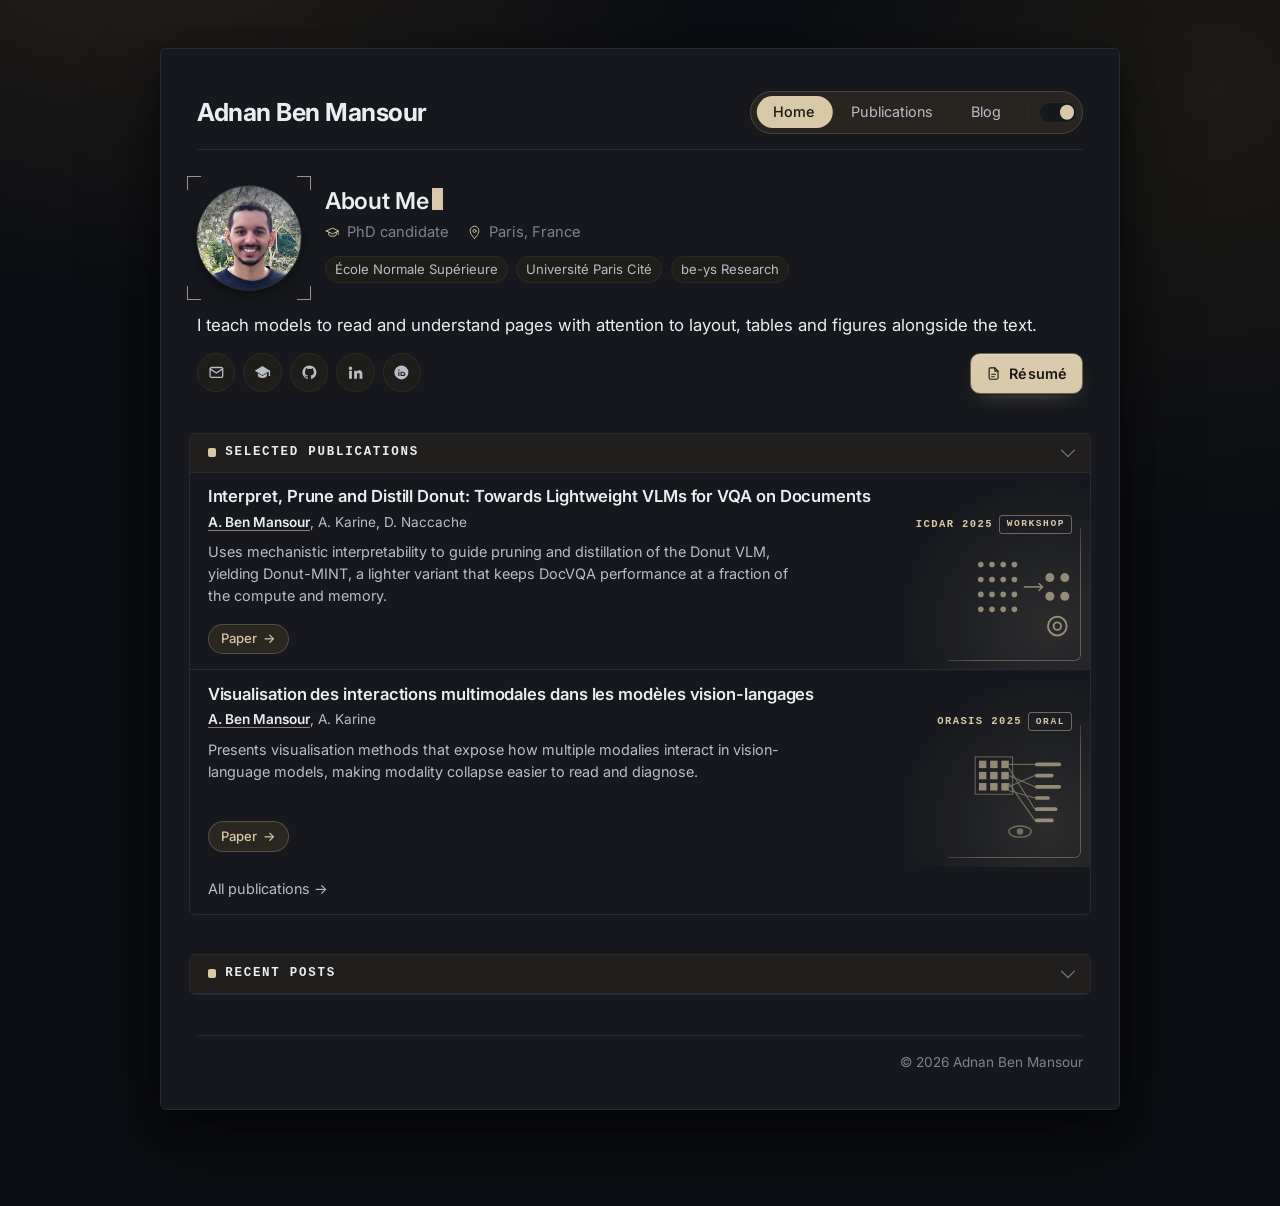
==== index.html @ eb425c3a "Initial site" ====
<!doctype html>
<html lang="en">
<head>
  <meta charset="utf-8" />
  <meta name="viewport" content="width=device-width, initial-scale=1" />
  <title>Adnan Ben Mansour</title>
  <meta name="description" content="Adnan Ben Mansour - PhD student at École Normale Supérieure, working on deep learning for visually-rich document understanding." />
  <link rel="preconnect" href="https://fonts.googleapis.com" />
  <link rel="preconnect" href="https://fonts.gstatic.com" crossorigin />
  <link href="https://fonts.googleapis.com/css2?family=Inter:wght@400;500;600;700&display=swap" rel="stylesheet" />
  <link rel="stylesheet" href="styles.css?v=9f1521fa" />
  <script>
    (function(){try{var t=localStorage.getItem('theme')||'dark';document.documentElement.setAttribute('data-theme',t);}catch(e){document.documentElement.setAttribute('data-theme','dark');}})();
  </script>
</head>
<body>
  <article class="sheet">

    <header class="topbar">
      <a class="brand" href="index.html">Adnan Ben Mansour</a>
      <nav class="nav" aria-label="Primary">
        <a href="index.html" class="is-current">Home</a>
        <a href="publications.html">Publications</a>
        <a href="blog.html">Blog</a>
        <span class="nav-sep" aria-hidden="true"></span>
        <button class="theme-toggle" type="button" aria-label="Toggle theme" aria-pressed="false"></button>
      </nav>
    </header>

    
    <section class="hero">
      <div class="avatar-wrap">
        <div class="avatar">
          <img src="avatar.png" alt="Adnan Ben Mansour"/>
        </div>
        <span class="avatar-viewfinder" aria-hidden="true">
          <span class="vf-corner vf-tl"></span>
          <span class="vf-corner vf-tr"></span>
          <span class="vf-corner vf-bl"></span>
          <span class="vf-corner vf-br"></span>
          <span class="vf-flash"></span>
        </span>
      </div>
      <div class="hero-text">
        <h1 class="hero-tagline">About Me<span class="caret" aria-hidden="true"></span></h1>
        <ul class="hero-meta">
          <li>
            <svg viewBox="0 0 24 24" width="15" height="15" fill="none" stroke="currentColor" stroke-width="1.6" stroke-linecap="round" stroke-linejoin="round" aria-hidden="true">
  <path d="M2 9.5 12 5l10 4.5L12 14 2 9.5Z"/>
  <path d="M6 11.4v4.1c0 1.4 2.7 2.5 6 2.5s6-1.1 6-2.5v-4.1"/>
  <path d="M21 9.8V15"/>
</svg>

            <span>PhD candidate</span>
          </li>
          <li>
            <svg viewBox="0 0 24 24" width="15" height="15" fill="none" stroke="currentColor" stroke-width="1.6" stroke-linecap="round" stroke-linejoin="round" aria-hidden="true">
  <path d="M12 21.5s7-6.8 7-12.5a7 7 0 1 0-14 0c0 5.7 7 12.5 7 12.5Z"/>
  <circle cx="12" cy="9.5" r="2.5"/>
</svg>

            <span>Paris, France</span>
          </li>
        </ul>
        <ul class="hero-affil">
          <li><a href="https://www.ens.psl.eu/" target="_blank" rel="noopener"><span>École Normale Supérieure</span></a></li>
          <li><a href="http://lipade.math-info.univ-paris5.fr/" target="_blank" rel="noopener"><span>Université Paris Cité</span></a></li>
          <li><a href="https://www.kipmi.com/" target="_blank" rel="noopener"><span>be-ys Research</span></a></li>
        </ul>
      </div>
    </section>

    <p class="lede is-strong">
      I teach models to read and understand pages with attention to layout, tables and figures alongside the text.

    </p>

    <div class="links-row" aria-label="Contact and profiles">
      <a href="mailto:adnan.ben-mansour@ens.fr" aria-label="Email" title="Email">
        <svg viewBox="0 0 24 24" fill="none" stroke="currentColor" stroke-width="1.8" stroke-linecap="round" stroke-linejoin="round" aria-hidden="true"><rect x="3" y="5" width="18" height="14" rx="2"/><path d="M3 7l9 6 9-6"/></svg>

      </a>
      <a href="https://scholar.google.com/citations?user=5dM98OUAAAAJ&hl=fr&oi=ao" rel="me" aria-label="Google Scholar" title="Google Scholar">
        <svg viewBox="0 0 24 24" fill="currentColor" aria-hidden="true"><path d="M12 3 1 9.5 12 16l9-5.32V17h2V9.5L12 3z"/><path d="M5.5 13.2v3.3c0 1.7 2.9 3.5 6.5 3.5s6.5-1.8 6.5-3.5v-3.3L12 17l-6.5-3.8z"/></svg>

      </a>
      <a href="https://github.com/Adnan-Ben-Mansour" rel="me" aria-label="GitHub" title="GitHub">
        <svg viewBox="0 0 24 24" fill="currentColor" aria-hidden="true"><path d="M12 2a10 10 0 0 0-3.16 19.49c.5.09.68-.22.68-.48v-1.7c-2.78.6-3.37-1.34-3.37-1.34-.45-1.16-1.11-1.47-1.11-1.47-.91-.62.07-.6.07-.6 1 .07 1.53 1.03 1.53 1.03.89 1.53 2.34 1.09 2.91.83.09-.65.35-1.09.63-1.34-2.22-.25-4.56-1.11-4.56-4.94 0-1.09.39-1.98 1.03-2.68-.1-.25-.45-1.27.1-2.65 0 0 .84-.27 2.75 1.02a9.5 9.5 0 0 1 5 0c1.91-1.29 2.75-1.02 2.75-1.02.55 1.38.2 2.4.1 2.65.64.7 1.03 1.59 1.03 2.68 0 3.84-2.34 4.69-4.57 4.94.36.31.68.92.68 1.85v2.74c0 .27.18.58.69.48A10 10 0 0 0 12 2z"/></svg>

      </a>
      <a href="https://www.linkedin.com/in/adnan-ben-mansour-ba91ab295/" rel="me" aria-label="LinkedIn" title="LinkedIn">
        <svg viewBox="0 0 24 24" fill="currentColor" aria-hidden="true"><path d="M4.98 3.5a2.5 2.5 0 1 1 0 5 2.5 2.5 0 0 1 0-5zM3 9.5h4V21H3V9.5zM9.5 9.5h3.84v1.57h.05c.53-1 1.84-2.07 3.79-2.07 4.05 0 4.8 2.66 4.8 6.13V21h-4v-5.25c0-1.25-.02-2.86-1.74-2.86-1.74 0-2 1.36-2 2.77V21h-4V9.5z"/></svg>

      </a>
      <a href="https://orcid.org/0009-0002-1891-4903" rel="me" aria-label="ORCID" title="ORCID">
        <svg viewBox="0 0 24 24" fill="currentColor" aria-hidden="true"><path d="M12 2a10 10 0 1 0 0 20 10 10 0 0 0 0-20zM8.4 7.6a1.05 1.05 0 1 1 0 2.1 1.05 1.05 0 0 1 0-2.1zm-.8 3.4h1.6V17H7.6v-6zm3.2 0h3.2c2.18 0 3.6 1.45 3.6 3.5S16.18 17 14 17h-3.2v-6zm1.6 1.4v3.2h1.5c1.32 0 2.1-.79 2.1-1.6s-.78-1.6-2.1-1.6h-1.5z"/></svg>

      </a>
      <a class="resume-btn" href="cv.pdf" target="_blank">
        <svg viewBox="0 0 24 24" fill="none" stroke="currentColor" stroke-width="1.8" stroke-linecap="round" stroke-linejoin="round" aria-hidden="true">
  <path d="M14 3H7a2 2 0 0 0-2 2v14a2 2 0 0 0 2 2h10a2 2 0 0 0 2-2V8z"/>
  <path d="M14 3v5h5"/>
  <path d="M9 13h6"/>
  <path d="M9 17h4"/>
</svg>

        <span>Résumé</span>
      </a>
    </div>

    <section class="block">
      <h2>Selected publications</h2>
        <ol class="pubs">
        <li class="pub" data-sig="distill">
          <div class="pub-content">
            <h3 class="title"><a href="https://arxiv.org/abs/2509.26235" target="_blank" rel="noopener">Interpret, Prune and Distill Donut: Towards Lightweight VLMs for VQA on Documents</a></h3>
            <div class="pub-meta">
              <p class="authors"><span class="me">A. Ben Mansour</span>, A. Karine, D. Naccache</p>
              <p class="venue-tag">ICDAR 2025 <span class="venue-flag">WORKSHOP</span></p>
            </div>
            <p class="abstract">Uses mechanistic interpretability to guide pruning and distillation of the Donut VLM, yielding Donut-MINT, a lighter variant that keeps DocVQA performance at a fraction of the compute and memory.</p>
            <div class="links">
              <a class="paper-btn" href="https://arxiv.org/abs/2509.26235" target="_blank" rel="noopener">Paper <span class="arrow">&rarr;</span></a>
            </div>
          </div>
        </li>
        <li class="pub" data-sig="multimodal">
          <div class="pub-content">
            <h3 class="title"><a href="https://hal.science/hal-05142188v1" target="_blank" rel="noopener">Visualisation des interactions multimodales dans les modèles vision-langages</a></h3>
            <div class="pub-meta">
              <p class="authors"><span class="me">A. Ben Mansour</span>, A. Karine</p>
              <p class="venue-tag">ORASIS 2025 <span class="venue-flag">ORAL</span></p>
            </div>
            <p class="abstract">Presents visualisation methods that expose how multiple modalies interact in vision-language models, making modality collapse easier to read and diagnose.</p>
            <div class="links">
              <a class="paper-btn" href="https://hal.science/hal-05142188v1" target="_blank" rel="noopener">Paper <span class="arrow">&rarr;</span></a>
            </div>
          </div>
        </li>
            </ol>

      <a class="see-all" href="publications.html">All publications &rarr;</a>
    </section>

    <section class="block">
      <h2>Recent posts</h2>
      <ul class="posts">
      </ul>
    </section>


    <footer class="foot">
      <span>&copy; 2026 Adnan Ben Mansour</span>
    </footer>

  </article>
  <script src="nav.js?v=70ab227f"></script>
  <script src="pub-sigs.js?v=503e49bb"></script>
  <script src="collapse.js?v=99a173e9"></script>
</body>
</html>
---- styles.css ----
/* =========================================================
   Adnan Ben Mansour — personal site
   Notebook-feel: white sheet on a soft gray background,
   single sans-serif, restrained, no ornament.
   ========================================================= */

:root {
  /* Light theme (used when user toggles) */
  --sheet:       #ffffff;
  --ink:         #111315;
  --ink-soft:    #3b4046;
  --ink-mute:    #6b7079;
  --rule:        #e5e7eb;
  --accent:      #8a7a5c;          /* warm beige / taupe */
  --accent-hov:  #6b5f47;
  --accent-soft: #f1ebe0;
  --tag-bg:      #f4efe4;
  --tag-bg-on:   #8a7a5c;
  --tag-fg-on:   #ffffff;
  --tag-border:  #e6dfce;
  --selection:   #e8dfca;

  /* Background gradient (light) */
  --bg-1:        #efe5d0;
  --bg-2:        #ebe0c9;
  --bg-3:        #f3ead8;

  --sans: "Inter", -apple-system, BlinkMacSystemFont,
          "Segoe UI", system-ui, sans-serif;
  --mono: ui-monospace, SFMono-Regular, "JetBrains Mono", Menlo, monospace;

  --measure: 60rem;
  --shadow:  0 1px 0 rgba(0,0,0,0.03),
             0 12px 30px rgba(15, 18, 22, 0.08),
             0 30px 80px rgba(15, 18, 22, 0.06);
}

:root[data-theme="dark"] {
  --sheet:       #16181d;
  --ink:         #ecedf0;
  --ink-soft:    #b9bdc6;
  --ink-mute:    #7d8290;
  --rule:        #262a32;
  --accent:      #d8c8a8;
  --accent-hov:  #ebd9b4;
  --accent-soft: #2a2620;
  --tag-bg:      #1f1d1a;
  --tag-bg-on:   #d8c8a8;
  --tag-fg-on:   #1a1814;
  --tag-border:  #2c2a25;
  --selection:   #3e372c;

  --bg-1:        #25201a;
  --bg-2:        #1c1a16;
  --bg-3:        #211e18;

  --shadow:      0 1px 0 rgba(0,0,0,0.5),
                 0 12px 30px rgba(0,0,0,0.45),
                 0 30px 80px rgba(0,0,0,0.4);
}

html { color-scheme: light; }
html[data-theme="dark"] { color-scheme: dark; }

* { box-sizing: border-box; }

html, body {
  margin: 0;
  padding: 0;
  color: var(--ink);
  font-family: var(--sans);
  font-size: 16px;
  line-height: 1.6;
  -webkit-font-smoothing: antialiased;
  text-rendering: optimizeLegibility;
}

body {
  min-height: 100vh;
  padding: 3rem 1.5rem 6rem;
  background:
    radial-gradient(60rem 40rem at 12% -10%, var(--bg-1) 0%, transparent 60%),
    radial-gradient(50rem 50rem at 95% 10%, var(--bg-2) 0%, transparent 55%),
    radial-gradient(45rem 35rem at 50% 110%, var(--bg-3) 0%, transparent 55%),
    var(--sheet);
  background-attachment: fixed;
  background-color: #f5f3ef;
}
html[data-theme="dark"] body {
  background-color: #0b0d12;
}

/* ---------- The sheet ---------- */

.sheet {
  max-width: var(--measure);
  margin: 0 auto;
  background: var(--sheet);
  border: 1px solid var(--rule);
  border-radius: 6px;
  box-shadow: var(--shadow);
  padding: 2.6rem 2.25rem 2.25rem;
}

@media (max-width: 640px) {
  body { padding: 1rem; }
  .sheet { padding: 1.75rem 1.25rem 2.25rem; border-radius: 4px; }
}

/* ---------- Top nav ---------- */

.topbar {
  display: flex;
  align-items: center;
  justify-content: space-between;
  gap: 1.5rem;
  margin-bottom: 2.25rem;
  padding-bottom: 0.9rem;
  border-bottom: 1px solid var(--rule);
}

.brand {
  font-weight: 700;
  color: var(--ink);
  text-decoration: none;
  letter-spacing: -0.02em;
  font-size: 1.55rem;
  line-height: 1.1;
}
.brand:hover { color: var(--accent); }

.nav {
  position: relative;
  display: inline-flex;
  gap: 0.15rem;
  align-items: center;
  font-size: 0.9rem;
  padding: 0.3rem;
  background: var(--tag-bg);
  border: 1px solid var(--tag-border);
  border-radius: 999px;
}
html[data-theme="dark"] .nav {
  background: color-mix(in oklab, var(--accent-soft) 80%, var(--tag-bg));
  border-color: color-mix(in oklab, var(--accent) 18%, var(--tag-border));
}
.nav a {
  position: relative;
  z-index: 1;
  color: var(--ink-soft);
  text-decoration: none;
  padding: 0.55rem 1.1rem;
  border-radius: 999px;
  line-height: 1;
  transition: color .2s ease;
}
/* Light: hover lands on a warm cream sitting on top of the dark beige pill. */
.nav a:hover { color: #f4efe4; text-decoration: none; }
html[data-theme="dark"] .nav a:hover { color: #1a1814; }
.nav a.is-current { color: #f4efe4; font-weight: 500; }
html[data-theme="dark"] .nav a.is-current { color: #1a1814; }

.nav-sep {
  width: 1px;
  align-self: stretch;
  background: var(--tag-border);
  margin: 0.25rem 0.45rem;
  flex: 0 0 auto;
}

.nav-indicator {
  position: absolute;
  z-index: 0;
  top: 0.3rem;
  bottom: 0.3rem;
  left: 0;
  width: 0;
  background: #3a2f1e;
  border-radius: 999px;
  /* No transition before .is-ready: the first JS-driven positioning must
     snap into place, otherwise the indicator visibly slides from the
     Home position to the current link on every page load. */
  transition: none;
  opacity: 1;
  pointer-events: none;
}
.nav-indicator:not(.is-ready) {
  visibility: hidden;
}
.nav-indicator.is-ready {
  opacity: 1;
  visibility: visible;
  transition: transform .28s cubic-bezier(.5,.1,.2,1),
              width .28s cubic-bezier(.5,.1,.2,1);
}
html[data-theme="dark"] .nav-indicator { background: var(--accent); }

/* ---------- Theme toggle (slide switch, sits inside .nav) ---------- */

.theme-toggle {
  appearance: none;
  -webkit-appearance: none;
  border: 1px solid var(--tag-border);
  background: var(--sheet);
  width: 2.4rem;
  height: 1.3rem;
  border-radius: 999px;
  position: relative;
  cursor: pointer;
  padding: 0;
  flex: 0 0 auto;
  box-sizing: border-box;
  transition: background-color .2s ease, border-color .2s ease;
  z-index: 1;
}
.theme-toggle::before {
  content: "";
  position: absolute;
  top: 50%;
  left: 0.12rem;
  right: auto;
  width: 0.9rem;
  height: 0.9rem;
  border-radius: 50%;
  background: #3a2f1e;
  transform: translateY(-50%);
  transition: left .25s cubic-bezier(.5,.1,.2,1),
              right .25s cubic-bezier(.5,.1,.2,1),
              background-color .2s;
}
html[data-theme="dark"] .theme-toggle::before {
  left: auto;
  right: 0.12rem;
  background: var(--accent);
}
.theme-toggle:hover { border-color: var(--ink-mute); }
.theme-toggle .glyph,
.theme-toggle .label-light,
.theme-toggle .label-dark { display: none; }

/* ---------- Typography ---------- */

h1, h2, h3 {
  color: var(--ink);
  font-weight: 600;
  letter-spacing: -0.02em;
  line-height: 1.25;
}

h1 {
  font-size: 1.65rem;
  margin: 0 0 0.4rem;
}

h2 {
  font-size: 1.05rem;
  margin: 2.4rem 0 0.9rem;
  font-weight: 600;
  letter-spacing: -0.01em;
}

h3 {
  font-size: 1rem;
  margin: 0 0 0.2rem;
  font-weight: 600;
  letter-spacing: -0.005em;
}

p { margin: 0 0 0.9rem; }

p.lede {
  color: var(--ink-soft);
  font-size: 1rem;
}
p.lede.is-strong {
  color: var(--ink);
  font-size: 1.05rem;
}

a {
  color: var(--accent);
  text-decoration: none;
}
a:hover { color: var(--accent-hov); text-decoration: underline; text-underline-offset: 2px; }

hr.rule {
  border: 0;
  border-top: 1px solid var(--rule);
  margin: 2rem 0;
}

::selection { background: var(--selection); }

code, .mono {
  font-family: var(--mono);
  font-size: 0.88em;
}

/* ---------- Hero ---------- */

.hero {
  display: flex;
  align-items: center;
  gap: 1.5rem;
  margin-bottom: 1.4rem;
}
.hero-text { min-width: 0; }
.hero-role {
  font-family: var(--mono);
  font-size: 0.72rem;
  letter-spacing: 0.18em;
  text-transform: uppercase;
  color: var(--accent);
  margin: 0 0 0.35rem;
  font-weight: 600;
}
.hero-meta {
  list-style: none;
  padding: 0;
  margin: 0.4rem 0 0.9rem;
  display: flex;
  flex-wrap: wrap;
  gap: 0.3rem 1.1rem;
  font-size: 0.85rem;
  color: var(--ink-soft);
}
.hero-meta li {
  display: inline-flex;
  align-items: center;
  gap: 0.45rem;
  line-height: 1.2;
}
.hero-meta svg {
  flex: none;
  display: block;
  color: var(--accent);
  opacity: 0.95;
}
.hero-tagline {
  font-size: 1.45rem;
  font-weight: 600;
  letter-spacing: -0.015em;
  margin: 0 0 0.5rem;
  color: var(--ink);
  text-wrap: balance;
}
@property --shine {
  syntax: '<number>';
  inherits: true;
  initial-value: 0;
}
.hero-affil {
  list-style: none;
  padding: 0;
  margin: 0;
  display: flex;
  flex-wrap: wrap;
  gap: 0.35rem 0.55rem;
  font-size: 0.82rem;
  color: var(--ink-soft);
}
.hero-affil li {
  position: relative;
  border-radius: 999px;
  white-space: nowrap;
  --mx: 50%;
  --my: 50%;
  --tx: 0deg;
  --ty: 0deg;
}
.hero-affil li > a {
  display: inline-block;
  padding: 0.12rem 0.55rem;
  background: var(--tag-bg);
  border: 1px solid var(--tag-border);
  border-radius: inherit;
  color: inherit;
  text-decoration: none;
  position: relative;
  overflow: hidden;
  transform: perspective(420px) rotateX(var(--tx)) rotateY(var(--ty));
  transition: color .25s ease, border-color .25s ease;
}
.hero-affil li.is-winking > a {
  animation: badge-wink-tilt 700ms ease-out forwards;
}
@keyframes badge-wink-tilt {
  0%   { transform: perspective(420px) rotateX(0deg) rotateY(0deg) scale(1); }
  35%  { transform: perspective(420px) rotateX(var(--tx)) rotateY(var(--ty)) scale(1.03); }
  100% { transform: perspective(420px) rotateX(0deg) rotateY(0deg) scale(1); }
}
.hero-affil li > a::before {
  content: "";
  position: absolute;
  inset: 0;
  background: radial-gradient(
    circle at var(--mx) var(--my),
    color-mix(in oklab, var(--accent) 75%, transparent) 0%,
    color-mix(in oklab, var(--accent) 32%, transparent) 22%,
    transparent 60%
  );
  opacity: 0;
  pointer-events: none;
  border-radius: inherit;
}
.hero-affil li.is-winking > a::before {
  animation: badge-wink-shine 700ms ease-out forwards;
}
@keyframes badge-wink-shine {
  0%   { opacity: 0; }
  25%  { opacity: 1; }
  100% { opacity: 0; }
}
.hero-affil li > a > * { position: relative; z-index: 1; }
.hero-affil li > a:hover {
  color: var(--ink);
  border-color: var(--accent);
}
@media (max-width: 560px) {
  .hero { gap: 1rem; }
  .hero-tagline { font-size: 1.2rem; }
}

.avatar-wrap {
  position: relative;
  flex: 0 0 auto;
  width: 104px;
  height: 104px;
}
.avatar {
  width: 104px;
  height: 104px;
  border-radius: 50%;
  background: var(--rule);
  color: var(--ink);
  display: grid;
  place-items: center;
  font-weight: 600;
  font-size: 1.2rem;
  letter-spacing: -0.02em;
  flex: 0 0 auto;
  overflow: hidden;
  box-shadow:
    0 0 0 1px var(--rule),
    0 6px 18px -8px rgba(0,0,0,0.35),
    0 2px 4px -2px rgba(0,0,0,0.2);
}
html[data-theme="dark"] .avatar {
  box-shadow:
    0 0 0 1px var(--rule),
    0 8px 24px -8px rgba(0,0,0,0.6),
    0 2px 6px -2px rgba(0,0,0,0.4);
}
.avatar img {
  width: 100%;
  height: 100%;
  object-fit: cover;
  display: block;
}

.hero-meta {
  font-size: 0.92rem;
  color: var(--ink-mute);
}

/* ---------- Links row ---------- */

.links-row {
  display: flex;
  flex-wrap: wrap;
  gap: 0.5rem;
  margin: 0.6rem 0 0;
}
.links-row a {
  display: inline-flex;
  align-items: center;
  justify-content: center;
  width: 2.4rem;
  height: 2.4rem;
  border-radius: 999px;
  background: var(--tag-bg);
  border: 1px solid var(--tag-border);
  color: var(--ink-soft);
  transition: background-color .15s, color .15s, border-color .15s, transform .15s;
}
.links-row a:hover {
  color: var(--accent);
  border-color: color-mix(in oklab, var(--accent) 40%, var(--tag-border));
  background: var(--accent-soft);
  text-decoration: none;
  transform: translateY(-1px);
}
.links-row a svg {
  width: 1.05rem;
  height: 1.05rem;
  display: block;
}

/* Résumé / CV CTA — rectangular rounded, filled accent.
   Sits in .links-row but pushes itself to the far right via margin-left:auto.
   Distinct from the round icon buttons: this is the primary CTA on the page. */
.links-row a.resume-btn {
  width: auto;
  height: auto;
  margin-left: auto;
  padding: 0.5rem 0.95rem;
  border-radius: 10px;
  gap: 0.5rem;
  font-size: 0.9rem;
  font-weight: 600;
  letter-spacing: 0.005em;
  color: var(--sheet);
  background:
    linear-gradient(180deg,
      color-mix(in oklab, var(--accent) 88%, white) 0%,
      var(--accent) 100%);
  border: 1px solid color-mix(in oklab, var(--accent-hov) 70%, var(--accent));
  box-shadow:
    inset 0 1px 0 color-mix(in oklab, white 30%, transparent),
    0 1px 0 color-mix(in oklab, var(--accent-hov) 55%, transparent),
    0 6px 16px -10px color-mix(in oklab, var(--accent) 75%, transparent);
  transition: transform .15s, box-shadow .15s, background .15s, border-color .15s;
}
.links-row a.resume-btn:hover {
  color: var(--sheet);
  background:
    linear-gradient(180deg,
      color-mix(in oklab, var(--accent) 96%, white) 0%,
      color-mix(in oklab, var(--accent) 92%, var(--accent-hov)) 100%);
  border-color: color-mix(in oklab, var(--accent-hov) 90%, var(--accent));
  box-shadow:
    inset 0 1px 0 color-mix(in oklab, white 35%, transparent),
    0 2px 0 color-mix(in oklab, var(--accent-hov) 60%, transparent),
    0 10px 22px -10px color-mix(in oklab, var(--accent) 80%, transparent);
  transform: translateY(-1px);
}
.links-row a.resume-btn:active {
  transform: translateY(0);
  box-shadow:
    inset 0 1px 0 color-mix(in oklab, white 18%, transparent),
    0 1px 0 color-mix(in oklab, var(--accent-hov) 55%, transparent);
}
.links-row a.resume-btn:focus-visible {
  outline: 2px solid color-mix(in oklab, var(--accent) 60%, transparent);
  outline-offset: 2px;
}
.links-row a.resume-btn svg {
  width: 0.95rem;
  height: 0.95rem;
}
/* Dark mode: --accent is light beige; flip the gradient direction so the
   highlight reads as a soft top-light on a warm tile. */
html[data-theme="dark"] .links-row a.resume-btn {
  color: #1a1814;
  background:
    linear-gradient(180deg,
      color-mix(in oklab, var(--accent) 92%, white) 0%,
      var(--accent) 100%);
  border-color: color-mix(in oklab, var(--accent) 60%, black);
  box-shadow:
    inset 0 1px 0 color-mix(in oklab, white 22%, transparent),
    0 1px 0 color-mix(in oklab, black 35%, transparent),
    0 8px 22px -12px color-mix(in oklab, var(--accent) 50%, transparent);
}
html[data-theme="dark"] .links-row a.resume-btn:hover {
  color: #1a1814;
  background:
    linear-gradient(180deg,
      color-mix(in oklab, var(--accent-hov) 95%, white) 0%,
      var(--accent-hov) 100%);
  border-color: color-mix(in oklab, var(--accent-hov) 60%, black);
}
/* Light-mode tone-down: saturate the gradient slightly, soften the
   top highlight line, and keep the hover flat (shadow grows a touch
   but the button doesn't lift). Dark mode already reads perfectly. */
html:not([data-theme="dark"]) .links-row a.resume-btn {
  background:
    linear-gradient(180deg,
      color-mix(in oklab, var(--accent) 96%, white) 0%,
      var(--accent) 100%);
  box-shadow:
    inset 0 1px 0 color-mix(in oklab, white 14%, transparent),
    0 1px 0 color-mix(in oklab, var(--accent-hov) 55%, transparent),
    0 4px 12px -10px color-mix(in oklab, var(--accent) 70%, transparent);
}
html:not([data-theme="dark"]) .links-row a.resume-btn:hover {
  transform: none;
  background:
    linear-gradient(180deg,
      color-mix(in oklab, var(--accent) 100%, white) 0%,
      color-mix(in oklab, var(--accent) 92%, var(--accent-hov)) 100%);
  box-shadow:
    inset 0 1px 0 color-mix(in oklab, white 18%, transparent),
    0 2px 0 color-mix(in oklab, var(--accent-hov) 60%, transparent),
    0 6px 16px -10px color-mix(in oklab, var(--accent) 75%, transparent);
}

@media (max-width: 640px) {
  .links-row a.resume-btn {
    margin-left: 0;
    width: 100%;
    justify-content: center;
  }
}

/* ---------- Section blocks ---------- */

.block {
  margin-top: 2.4rem;
  padding: 0;
  margin-left: -0.5rem;
  margin-right: -0.5rem;
  border: 1px solid var(--rule);
  border-radius: 6px;
  background: transparent;
  overflow: hidden;
}

.block > h2 {
  font-family: var(--mono);
  font-size: 0.78rem;
  letter-spacing: 0.14em;
  text-transform: uppercase;
  font-weight: 600;
  color: var(--ink);
  margin: 0;
  padding: 0.7rem 1.1rem;
  display: flex;
  align-items: center;
  gap: 0.55rem;
  background: color-mix(in oklab, var(--accent-soft) 55%, transparent);
  border-bottom: 1px solid var(--rule);
}
.block > h2::before {
  content: "";
  display: inline-block;
  width: 0.55rem;
  height: 0.55rem;
  border-radius: 2px;
  background: var(--accent);
  flex: 0 0 auto;
}

.block-body {
  padding: 0.6rem 1.1rem 0.9rem;
}

.block .see-all {
  margin: 0.6rem 1.1rem 0.9rem;
}

@media (max-width: 640px) {
  .block { margin-left: -0.25rem; margin-right: -0.25rem; }
  .block > h2 { padding: 0.6rem 0.85rem; }
  .block-body { padding: 0.4rem 0.85rem 0.7rem; }
  .block .see-all { margin: 0.5rem 0.85rem 0.7rem; }
}

/* ---------- Publication list ---------- */

.pubs {
  list-style: none;
  padding: 0;
  margin: 0;
  display: flex;
  flex-direction: column;
  gap: 0;
  border: 1px solid var(--rule);
  border-radius: 6px;
  overflow: hidden;
  background: var(--sheet);
}
.pub {
  position: relative;
  padding: 0.85rem 1.1rem 0.95rem;
  border: 0;
  border-bottom: 1px solid var(--rule);
  border-radius: 0;
  background: transparent;
  overflow: hidden;
  transition: background-color .18s ease;
}
.pub:last-child { border-bottom: 0; }
.pub:hover { background: var(--accent-soft); }

/* Visual signature — bottom-right of each card. Bigger, framed by a corner
   bracket and a radial glow, with a leading dotted line drawing the eye in. */
.pub-sig {
  position: absolute;
  right: 0.85rem;
  bottom: 0.85rem;
  width: 112px;
  height: 112px;
  color: var(--accent);
  opacity: 0.62;
  pointer-events: none;
  z-index: 0;
  transition: opacity .25s ease, transform .35s ease;
}
.pub:hover .pub-sig { opacity: 0.85; transform: translate(-1px, -1px); }
html[data-theme="light"] .pub-sig { opacity: 0.7; }
html[data-theme="light"] .pub:hover .pub-sig { opacity: 0.92; }

/* Radial glow that anchors the signature to the corner. */
.pub::before {
  content: "";
  position: absolute;
  right: -30px;
  bottom: -30px;
  width: 240px;
  height: 240px;
  background: radial-gradient(
    circle at 70% 70%,
    color-mix(in oklab, var(--accent) 14%, transparent) 0%,
    color-mix(in oklab, var(--accent) 6%, transparent) 35%,
    transparent 65%
  );
  pointer-events: none;
  z-index: 0;
  opacity: 0.85;
  transition: opacity .25s ease;
}
.pub:hover::before { opacity: 1; }

/* Corner bracket framing the signature (L-shape, top-left of the sig area). */
.pub::after {
  content: "";
  position: absolute;
  right: 0.55rem;
  bottom: 0.55rem;
  width: 132px;
  height: 132px;
  border-right: 1px solid color-mix(in oklab, var(--accent) 35%, transparent);
  border-bottom: 1px solid color-mix(in oklab, var(--accent) 35%, transparent);
  border-bottom-right-radius: 6px;
  pointer-events: none;
  z-index: 0;
  /* Mask so only the inner-corner L shape shows, not full borders. */
  -webkit-mask-image: linear-gradient(135deg, transparent 0%, transparent 38%, black 60%, black 100%);
          mask-image: linear-gradient(135deg, transparent 0%, transparent 38%, black 60%, black 100%);
  transition: border-color .25s ease;
}
.pub:hover::after {
  border-right-color: color-mix(in oklab, var(--accent) 60%, transparent);
  border-bottom-color: color-mix(in oklab, var(--accent) 60%, transparent);
}

.pub-content {
  position: relative;
  z-index: 1;
  display: flex;
  flex-direction: column;
  /* Floor the card height so the venue-tag (top-right) and the signature
     watermark (bottom-right) can never visually collide on short content.
     The slack appears between the description and the action buttons,
     because .pub .links uses margin-top: auto in this flex column. */
  min-height: 10.5rem;
}

/* Title row */
.pub .title {
  font-size: 1.04rem;
  font-weight: 600;
  margin: 0 0 0.3rem;
  letter-spacing: -0.005em;
  line-height: 1.3;
  color: var(--ink);
}
.pub .title a { color: var(--ink); }
.pub .title a:hover { color: var(--accent); text-decoration: none; }

/* Authors + venue on the same row, venue pushed to the right. */
.pub-meta {
  display: flex;
  flex-wrap: wrap;
  align-items: baseline;
  gap: 0.35rem 1rem;
  margin: 0 0 0.45rem;
}
.pub-meta .authors {
  flex: 1 1 auto;
  margin: 0;
  font-size: 0.85rem;
  color: var(--ink-soft);
  line-height: 1.45;
  min-width: 14ch;
}
.pub-meta .authors .me {
  color: var(--ink);
  font-weight: 600;
  border-bottom: 1px solid color-mix(in oklab, var(--accent) 60%, transparent);
}
.pub-meta .venue-tag {
  flex: 0 0 auto;
  margin: 0 0 0 auto;
  font-family: var(--mono);
  font-size: 0.66rem;
  letter-spacing: 0.13em;
  text-transform: uppercase;
  color: var(--accent);
  font-weight: 600;
  display: inline-flex;
  align-items: center;
  gap: 0.4rem;
  white-space: nowrap;
}
.pub-meta .venue-tag .venue-flag {
  padding: 0.05rem 0.4rem;
  border: 1px solid color-mix(in oklab, var(--accent) 45%, transparent);
  border-radius: 3px;
  font-size: 0.6rem;
  letter-spacing: 0.16em;
  color: var(--accent);
}

/* Abstract — readable, leave space for the bottom-right signature.
   80ch is an intermediate cap: wide enough that 1-2 sentence English
   descriptions don't wrap into a narrow column, but still bounded for
   readability on wide viewports. */
.pub .abstract {
  font-size: 0.9rem;
  color: var(--ink-soft);
  margin: 0 0 0.55rem;
  line-height: 1.55;
  max-width: 80ch;
  text-wrap: pretty;
  padding-right: 130px;
}

.pub .links {
  display: flex;
  flex-wrap: wrap;
  gap: 0.4rem;
  /* In the .pub-content flex column, auto absorbs any extra height so the
     buttons stay anchored at the bottom of the card and the slack pushes
     up into the gap above them. */
  margin-top: auto;
  padding-right: 130px;
}
.pub .paper-btn {
  display: inline-flex;
  align-items: center;
  gap: 0.4rem;
  font-size: 0.82rem;
  font-weight: 500;
  color: var(--accent);
  background: var(--accent-soft);
  border: 1px solid color-mix(in oklab, var(--accent) 25%, transparent);
  border-radius: 999px;
  padding: 0.24rem 0.72rem 0.24rem 0.78rem;
  text-decoration: none;
  transition: background-color .15s, color .15s, border-color .15s, transform .15s;
}
.pub .paper-btn:hover {
  background: var(--accent);
  color: var(--sheet);
  border-color: var(--accent);
  text-decoration: none;
}
.pub .paper-btn .arrow { transition: transform .15s; }
.pub .paper-btn:hover .arrow { transform: translateX(2px); }
.pub .paper-btn--ghost {
  border-color: var(--rule);
  color: var(--ink-soft);
  background: transparent;
}
.pub .paper-btn--ghost:hover {
  background: var(--accent-soft);
  color: var(--ink);
  border-color: var(--accent);
}

/* "More" — opens the per-paper page. Subordinate to the primary
   filled .paper-btn (warm beige). In dark mode it picks up a
   desaturated steel-blue tint to read as a distinct, cooler action. */
.pub .paper-btn--more { /* light mode: inherits neutral .paper-btn--ghost */ }
html[data-theme="dark"] .pub .paper-btn--more {
  color: #8ea4c2;
  border-color: color-mix(in oklab, #8ea4c2 28%, transparent);
  background: transparent;
}
html[data-theme="dark"] .pub .paper-btn--more:hover {
  background: color-mix(in oklab, #8ea4c2 14%, transparent);
  color: #d2dff1;
  border-color: color-mix(in oklab, #8ea4c2 55%, transparent);
}

/* Hide any legacy .venue paragraph (now using .venue-tag inline). */
.pub .venue { display: none; }

/* Mobile: shrink and reposition the signature; let venue-tag flow under authors. */
@media (max-width: 640px) {
  .pub-sig {
    width: 76px;
    height: 76px;
    right: 0.55rem;
    bottom: 0.55rem;
    opacity: 0.5;
  }
  .pub::before { width: 160px; height: 160px; right: -20px; bottom: -20px; }
  .pub::after { width: 92px; height: 92px; }
  .pub .title { font-size: 0.98rem; }
  .pub .abstract { font-size: 0.88rem; padding-right: 86px; }
  .pub .links { padding-right: 0; }
  .pub-meta .venue-tag { margin-left: 0; }
}

/* Year-grouped publications use the same chrome as .block */
.year-block { /* alias of .block */
  margin-top: 1.8rem;
  border: 1px solid var(--rule);
  border-radius: 6px;
  overflow: hidden;
  background: transparent;
}
.year-block:first-of-type { margin-top: 1.4rem; }
.year-block > h2 {
  font-family: var(--mono);
  font-size: 0.78rem;
  letter-spacing: 0.14em;
  text-transform: uppercase;
  font-weight: 600;
  color: var(--ink);
  margin: 0;
  padding: 0.65rem 1rem;
  display: flex;
  align-items: center;
  gap: 0.55rem;
  background: color-mix(in oklab, var(--accent-soft) 55%, transparent);
  border-bottom: 1px solid var(--rule);
}
.year-block > h2::before {
  content: "";
  display: inline-block;
  width: 0.55rem;
  height: 0.55rem;
  border-radius: 2px;
  background: var(--accent);
  flex: 0 0 auto;
}

.block > h2,
.year-block > h2 {
  cursor: pointer;
  user-select: none;
  transition: background-color .15s ease;
}
.block > h2:hover,
.year-block > h2:hover {
  background: color-mix(in oklab, var(--accent-soft) 75%, transparent);
}
.block > h2::after,
.year-block > h2::after {
  content: "";
  margin-left: auto;
  width: 0.55rem;
  height: 0.55rem;
  border-right: 1.5px solid var(--ink-mute);
  border-bottom: 1.5px solid var(--ink-mute);
  transform: rotate(45deg) translate(-2px, -2px);
  transition: transform .2s ease;
}
.block.is-collapsed > h2::after,
.year-block.is-collapsed > h2::after {
  transform: rotate(-45deg) translate(0, 0);
}
.block.is-collapsed > :not(h2),
.year-block.is-collapsed > :not(h2) {
  display: none;
}
.block.is-collapsed::after,
.year-block.is-collapsed::after {
  content: "…";
  display: block;
  text-align: center;
  font-size: 1.4rem;
  color: var(--ink-mute);
  letter-spacing: 0.15em;
  padding: 0.6rem 0 0.7rem;
  cursor: pointer;
  line-height: 1;
}
.block.is-collapsed:hover::after,
.year-block.is-collapsed:hover::after {
  color: var(--accent);
}
.block .pubs,
.block .posts,
.year-block .pubs,
.year-block .posts {
  border: 0;
  border-radius: 0;
  background: transparent;
}

/* ---------- Blog list ---------- */

.posts {
  list-style: none;
  padding: 0;
  margin: 0;
  display: flex;
  flex-direction: column;
  gap: 0;
  border: 1px solid var(--rule);
  border-radius: 6px;
  overflow: hidden;
  background: var(--sheet);
}
.posts li {
  display: grid;
  grid-template-columns: 6.5rem 1fr auto;
  gap: 1rem;
  align-items: baseline;
  padding: 0.55rem 0.9rem;
  border: 0;
  border-bottom: 1px solid var(--rule);
  border-radius: 0;
  background: transparent;
  transition: background-color .12s ease, opacity .15s ease;
}
.posts li:last-child { border-bottom: 0; }
.posts li:hover {
  background: var(--accent-soft);
}
.posts li.is-hidden { display: none; }

.posts .date {
  font-size: 0.88rem;
  color: var(--ink-mute);
  font-variant-numeric: tabular-nums;
}
.posts .post-title {
  font-size: 0.98rem;
  color: var(--ink);
  font-weight: 500;
}
.posts .post-title:hover { color: var(--accent); text-decoration: none; }

.posts .post-tags {
  display: flex;
  flex-wrap: wrap;
  gap: 0.3rem;
  justify-self: end;
}
.posts .post-tag {
  font-size: 0.76rem;
  color: var(--ink-soft);
  background: var(--tag-bg);
  border: 1px solid var(--tag-border);
  border-radius: 999px;
  padding: 0.05rem 0.55rem;
  cursor: pointer;
  text-decoration: none;
  transition: background-color .12s, color .12s, border-color .12s;
}
.posts a.post-tag:hover {
  color: var(--ink);
  border-color: var(--ink-mute);
  text-decoration: none;
}
.posts .post-tag.is-active {
  background: var(--tag-bg-on);
  color: var(--tag-fg-on);
  border-color: var(--tag-bg-on);
}

/* Filter row */
.filters {
  display: flex;
  flex-wrap: wrap;
  align-items: center;
  gap: 0.4rem;
  margin: 1.5rem 0 1.25rem;
}
.filters .filters-label {
  font-size: 0.85rem;
  color: var(--ink-mute);
  margin-right: 0.4rem;
}
.filters .filter-btn {
  font: inherit;
  font-size: 0.82rem;
  color: var(--ink-soft);
  background: var(--tag-bg);
  border: 1px solid var(--tag-border);
  border-radius: 999px;
  padding: 0.22rem 0.7rem;
  cursor: pointer;
  white-space: nowrap;
  transition: background-color .12s, color .12s, border-color .12s;
}
.filters .filter-btn:hover {
  color: var(--ink);
  border-color: var(--ink-mute);
}
.filters .filter-btn.is-on {
  background: var(--tag-bg-on);
  color: var(--tag-fg-on);
  border-color: var(--tag-bg-on);
}
.filters .filter-clear {
  font: inherit;
  font-size: 0.82rem;
  color: var(--ink-mute);
  background: transparent;
  border: 0;
  padding: 0.22rem 0.5rem;
  cursor: pointer;
  text-decoration: underline;
  text-underline-offset: 3px;
}
.filters .filter-clear:hover { color: var(--ink); }

@media (max-width: 560px) {
  .posts li { grid-template-columns: 1fr; gap: 0.1rem; }
  .posts .post-tags { justify-self: start; margin-top: 0.15rem; }
}

/* ---------- Footer ---------- */

footer.foot {
  margin-top: 2.5rem;
  padding-top: 1rem;
  border-top: 1px solid var(--rule);
  font-size: 0.85rem;
  color: var(--ink-mute);
  display: flex;
  justify-content: flex-end;
  flex-wrap: wrap;
  gap: 0.6rem;
}
footer.foot a { color: var(--ink-soft); }
footer.foot a:hover { color: var(--accent); }

/* ---------- Misc ---------- */

ul.plain { list-style: none; padding: 0; margin: 0; }

.see-all {
  font-size: 0.9rem;
  color: var(--ink-soft);
  margin-top: 1rem;
  display: inline-block;
}
.see-all:hover { color: var(--accent); }

/* ---------- Article body (long-form / paper / blog post) ---------- */

.article-meta {
  font-size: 0.85rem;
  color: var(--ink-mute);
  margin: -0.4rem 0 1.6rem;
  display: flex;
  flex-wrap: wrap;
  gap: 0.4rem 0.9rem;
  align-items: baseline;
}
.article-meta .me { color: var(--ink); font-weight: 500; }
.article-meta .meta-sep {
  color: var(--rule);
}

.article-body {
  font-size: 1rem;
  line-height: 1.7;
  color: var(--ink-soft);
}
.article-body p { color: var(--ink-soft); margin: 0 0 1rem; }
.article-body strong { color: var(--ink); font-weight: 600; }
.article-body h2 {
  font-size: 1.05rem;
  margin: 2.2rem 0 0.7rem;
  color: var(--ink);
  display: flex;
  align-items: baseline;
  gap: 0.6rem;
}
.article-body h2::before {
  content: counter(section-counter) ".";
  counter-increment: section-counter;
  font-family: var(--mono);
  font-weight: 500;
  color: var(--ink-mute);
  font-size: 0.85em;
}
.article-body { counter-reset: section-counter eqn-counter fig-counter cell-counter; }
.article-body h3 {
  font-size: 0.98rem;
  margin: 1.4rem 0 0.4rem;
  color: var(--ink);
}
.article-body ul, .article-body ol { margin: 0 0 1rem; padding-left: 1.2rem; }
.article-body li { margin: 0.15rem 0; }
.article-body blockquote {
  border-left: 2px solid var(--accent);
  margin: 0 0 1rem;
  padding: 0.1rem 0 0.1rem 0.9rem;
  color: var(--ink-soft);
  font-style: italic;
}
.article-body a { color: var(--accent); }
.article-body a:hover { color: var(--accent-hov); }

/* Inline code */
.article-body code,
.article-body :not(pre) > code {
  font-family: var(--mono);
  font-size: 0.88em;
  background: var(--tag-bg);
  border: 1px solid var(--tag-border);
  border-radius: 4px;
  padding: 0.05em 0.35em;
  color: var(--ink);
}

/* Notebook-style cell (used for code & figures) */
.cell {
  border: 1px solid var(--rule);
  border-radius: 6px;
  background: var(--sheet);
  margin: 1rem 0 1.4rem;
  overflow: hidden;
}
.cell-label {
  font-family: var(--mono);
  font-size: 0.72rem;
  letter-spacing: 0.06em;
  color: var(--ink-mute);
  padding: 0.45rem 0.85rem 0.4rem;
  border-bottom: 1px solid var(--rule);
  background: color-mix(in oklab, var(--accent-soft) 30%, transparent);
  display: flex;
  justify-content: space-between;
  align-items: baseline;
  gap: 0.6rem;
}
.cell-label .cell-tag { color: var(--accent); font-weight: 600; }
.cell-label .cell-caption { color: var(--ink-soft); font-family: var(--sans); font-size: 0.82rem; letter-spacing: 0; }
.cell-label .cell-lang {
  display: inline-block;
  padding: 0.05rem 0.45rem;
  border: 1px solid var(--rule);
  border-radius: 3px;
  color: var(--ink-soft);
  background: var(--sheet);
  font-family: var(--mono);
  font-size: 0.68rem;
  letter-spacing: 0.06em;
  text-transform: lowercase;
}
.cell-label.is-toggle {
  cursor: pointer;
  user-select: none;
}
.cell-label.is-toggle:hover { background: color-mix(in oklab, var(--accent-soft) 55%, transparent); }
.cell-toggle {
  appearance: none;
  background: transparent;
  border: 0;
  font: inherit;
  color: var(--ink-soft);
  font-family: var(--mono);
  font-size: 0.72rem;
  letter-spacing: 0.04em;
  cursor: pointer;
  padding: 0;
  display: inline-flex;
  align-items: center;
  gap: 0.35rem;
}
.cell-toggle:hover { color: var(--accent); }
.cell-toggle .chev {
  display: inline-block;
  transition: transform .15s ease;
  font-size: 0.85em;
}
.cell.is-collapsed .cell-toggle .chev { transform: rotate(-90deg); }
.cell.is-collapsed .cell-label { border-bottom-color: transparent; }
.cell.is-collapsed pre { display: none; }

/* Code cell */
.cell pre {
  margin: 0;
  padding: 0.85rem 1rem;
  font-family: var(--mono);
  font-size: 0.85rem;
  line-height: 1.55;
  color: var(--ink);
  overflow-x: auto;
  background: transparent;
}
.cell pre code {
  background: transparent;
  border: 0;
  padding: 0;
  font-size: inherit;
  color: inherit;
}

/* Tiny inline syntax tokens (no highlight.js — hand-tinted spans) */
.tok-kw  { color: #b06b3a; font-weight: 500; }
.tok-str { color: #6a8055; }
.tok-num { color: #a06a4f; }
.tok-com { color: var(--ink-mute); font-style: italic; }
.tok-fn  { color: #56708a; }
.tok-cls { color: #7d6db0; }
html[data-theme="dark"] .tok-kw  { color: #d8a978; }
html[data-theme="dark"] .tok-str { color: #b3c894; }
html[data-theme="dark"] .tok-num { color: #d6b292; }
html[data-theme="dark"] .tok-com { color: var(--ink-mute); }
html[data-theme="dark"] .tok-fn  { color: #97b3d3; }
html[data-theme="dark"] .tok-cls { color: #c2b1e6; }

/* Figure cell */
.figure {
  border: 1px solid var(--rule);
  border-radius: 6px;
  overflow: hidden;
  margin: 1rem 0 1.4rem;
  background: var(--sheet);
}
.figure-frame {
  background:
    linear-gradient(135deg, transparent 0 49%, color-mix(in oklab, var(--accent) 12%, transparent) 49% 51%, transparent 51%) 0 0/14px 14px,
    color-mix(in oklab, var(--accent-soft) 35%, transparent);
  padding: 1.2rem;
  display: grid;
  place-items: center;
  min-height: 220px;
}
.figure-frame svg { display: block; max-width: 100%; height: auto; }
.figure-caption {
  font-family: var(--sans);
  font-size: 0.85rem;
  color: var(--ink-soft);
  padding: 0.55rem 0.9rem 0.65rem;
  border-top: 1px solid var(--rule);
  background: var(--sheet);
}
.figure-caption .fig-num {
  font-family: var(--mono);
  color: var(--accent);
  font-weight: 600;
  margin-right: 0.4rem;
}
.figure-caption .fig-num::before {
  counter-increment: fig-counter;
  content: "Fig " counter(fig-counter) ".";
}

/* Math: numbered display equation */
.eqn {
  display: grid;
  grid-template-columns: 1fr auto;
  align-items: center;
  gap: 1rem;
  margin: 1rem 0 1.2rem;
  padding: 0.6rem 1rem;
  border-left: 2px solid var(--rule);
  background: color-mix(in oklab, var(--accent-soft) 18%, transparent);
}
.eqn .eqn-body { overflow-x: auto; }
.eqn .eqn-num {
  font-family: var(--mono);
  color: var(--ink-mute);
  font-size: 0.9rem;
}
.eqn .eqn-num::before {
  counter-increment: eqn-counter;
  content: "(" counter(eqn-counter) ")";
}

/* Paper-page header (title + authors + venue + actions) */
.paper-header {
  margin-bottom: 1.4rem;
}
.paper-header .paper-venue {
  font-family: var(--mono);
  font-size: 0.78rem;
  letter-spacing: 0.12em;
  text-transform: uppercase;
  color: var(--accent);
  margin: 0 0 0.5rem;
  font-weight: 600;
}
.paper-header h1 {
  font-size: 1.7rem;
  margin: 0 0 0.6rem;
  letter-spacing: -0.02em;
  text-wrap: balance;
}
.paper-header .paper-authors {
  font-size: 0.95rem;
  color: var(--ink-soft);
  margin: 0 0 0.8rem;
}
.paper-header .paper-authors .me { color: var(--ink); font-weight: 500; }
.paper-header .paper-actions {
  display: flex;
  flex-wrap: wrap;
  gap: 0.5rem;
}

.paper-abstract {
  border: 1px solid var(--rule);
  border-radius: 6px;
  padding: 0.85rem 1.1rem;
  background: color-mix(in oklab, var(--accent-soft) 18%, transparent);
  margin: 0.6rem 0 1.6rem;
}
.paper-abstract .abstract-label {
  font-family: var(--mono);
  font-size: 0.72rem;
  letter-spacing: 0.14em;
  text-transform: uppercase;
  color: var(--ink-mute);
  font-weight: 600;
  margin: 0 0 0.4rem;
}
.paper-abstract p { margin: 0; color: var(--ink-soft); font-size: 0.95rem; line-height: 1.65; }

.back-link {
  font-family: var(--mono);
  font-size: 0.78rem;
  color: var(--ink-mute);
  letter-spacing: 0.06em;
  display: inline-block;
  margin-bottom: 1rem;
}
.back-link:hover { color: var(--accent); text-decoration: none; }
.back-link::before { content: "← "; }

/* ---------- Futuristic touches ---------- */

/* 1. Avatar viewfinder — camera-snap sequence: focus inward, flash, spring out to rest. */
.avatar-viewfinder {
  position: absolute;
  inset: -10px;
  pointer-events: none;
}
.vf-corner {
  position: absolute;
  width: 14px;
  height: 14px;
  border: 1.5px solid var(--accent);
  opacity: 0;
}
.vf-tl { top: 0; left: 0; border-right: none; border-bottom: none; }
.vf-tr { top: 0; right: 0; border-left: none; border-bottom: none; }
.vf-bl { bottom: 0; left: 0; border-right: none; border-top: none; }
.vf-br { bottom: 0; right: 0; border-left: none; border-top: none; }

/* The flash overlay (covers the avatar, fires mid-snap). */
.vf-flash {
  position: absolute;
  inset: 10px; /* matches avatar bounds (parent has inset: -10px) */
  border-radius: 50%;
  background: #fff;
  opacity: 0;
  pointer-events: none;
  mix-blend-mode: screen;
}
html[data-theme="light"] .vf-flash { background: var(--accent); mix-blend-mode: normal; }

/* Snap timeline (~1.4s):
   0–18%   : materialise at rest position (corners fly in from outside).
   18–42%  : focus inward toward face.
   42–55%  : hold focused + flash fires.
   55–100% : spring outward back to rest position. */
.avatar-viewfinder.is-snapping .vf-tl { animation: vf-snap-tl 1400ms cubic-bezier(.4,.05,.2,1) forwards; }
.avatar-viewfinder.is-snapping .vf-tr { animation: vf-snap-tr 1400ms cubic-bezier(.4,.05,.2,1) forwards; }
.avatar-viewfinder.is-snapping .vf-bl { animation: vf-snap-bl 1400ms cubic-bezier(.4,.05,.2,1) forwards; }
.avatar-viewfinder.is-snapping .vf-br { animation: vf-snap-br 1400ms cubic-bezier(.4,.05,.2,1) forwards; }
.avatar-viewfinder.is-snapping .vf-flash { animation: vf-flash 1400ms ease forwards; }

@keyframes vf-snap-tl {
  0%   { opacity: 0;    transform: translate(-14px, -14px); }
  18%  { opacity: 0.85; transform: translate(0, 0); }
  42%  { opacity: 0.95; transform: translate(22px, 22px); }
  55%  { opacity: 1;    transform: translate(22px, 22px); }
  100% { opacity: 0.7;  transform: translate(0, 0); }
}
@keyframes vf-snap-tr {
  0%   { opacity: 0;    transform: translate( 14px, -14px); }
  18%  { opacity: 0.85; transform: translate(0, 0); }
  42%  { opacity: 0.95; transform: translate(-22px, 22px); }
  55%  { opacity: 1;    transform: translate(-22px, 22px); }
  100% { opacity: 0.7;  transform: translate(0, 0); }
}
@keyframes vf-snap-bl {
  0%   { opacity: 0;    transform: translate(-14px,  14px); }
  18%  { opacity: 0.85; transform: translate(0, 0); }
  42%  { opacity: 0.95; transform: translate(22px, -22px); }
  55%  { opacity: 1;    transform: translate(22px, -22px); }
  100% { opacity: 0.7;  transform: translate(0, 0); }
}
@keyframes vf-snap-br {
  0%   { opacity: 0;    transform: translate( 14px,  14px); }
  18%  { opacity: 0.85; transform: translate(0, 0); }
  42%  { opacity: 0.95; transform: translate(-22px, -22px); }
  55%  { opacity: 1;    transform: translate(-22px, -22px); }
  100% { opacity: 0.7;  transform: translate(0, 0); }
}
@keyframes vf-flash {
  0%, 42%   { opacity: 0; }
  48%       { opacity: 0.55; }
  62%       { opacity: 0; }
  100%      { opacity: 0; }
}
/* Pre-animation rest state (when JS hasn't kicked yet, corners stay invisible). */
.avatar-viewfinder:not(.is-snapping) .vf-corner { opacity: 0; }
@media (prefers-reduced-motion: reduce) {
  .avatar-viewfinder.is-snapping .vf-corner { animation: none; opacity: 0.7; transform: none; }
  .avatar-viewfinder.is-snapping .vf-flash { animation: none; opacity: 0; }
}

/* 2. Terminal caret after "About Me". */
.caret {
  display: inline-block;
  width: 0.45em;
  height: 0.95em;
  margin-left: 0.18em;
  background: var(--accent);
  vertical-align: -0.08em;
  animation: caret-blink 1.1s steps(2, end) infinite;
}
@keyframes caret-blink {
  0%, 50% { opacity: 1; }
  50.01%, 100% { opacity: 0; }
}
@media (prefers-reduced-motion: reduce) {
  .caret { animation: none; opacity: 1; }
}

/* 3. Nav HUD scan hairline — removed (was visually noisy in light mode). */

/* 4. Crop marks — removed (kept only the avatar viewfinder). */
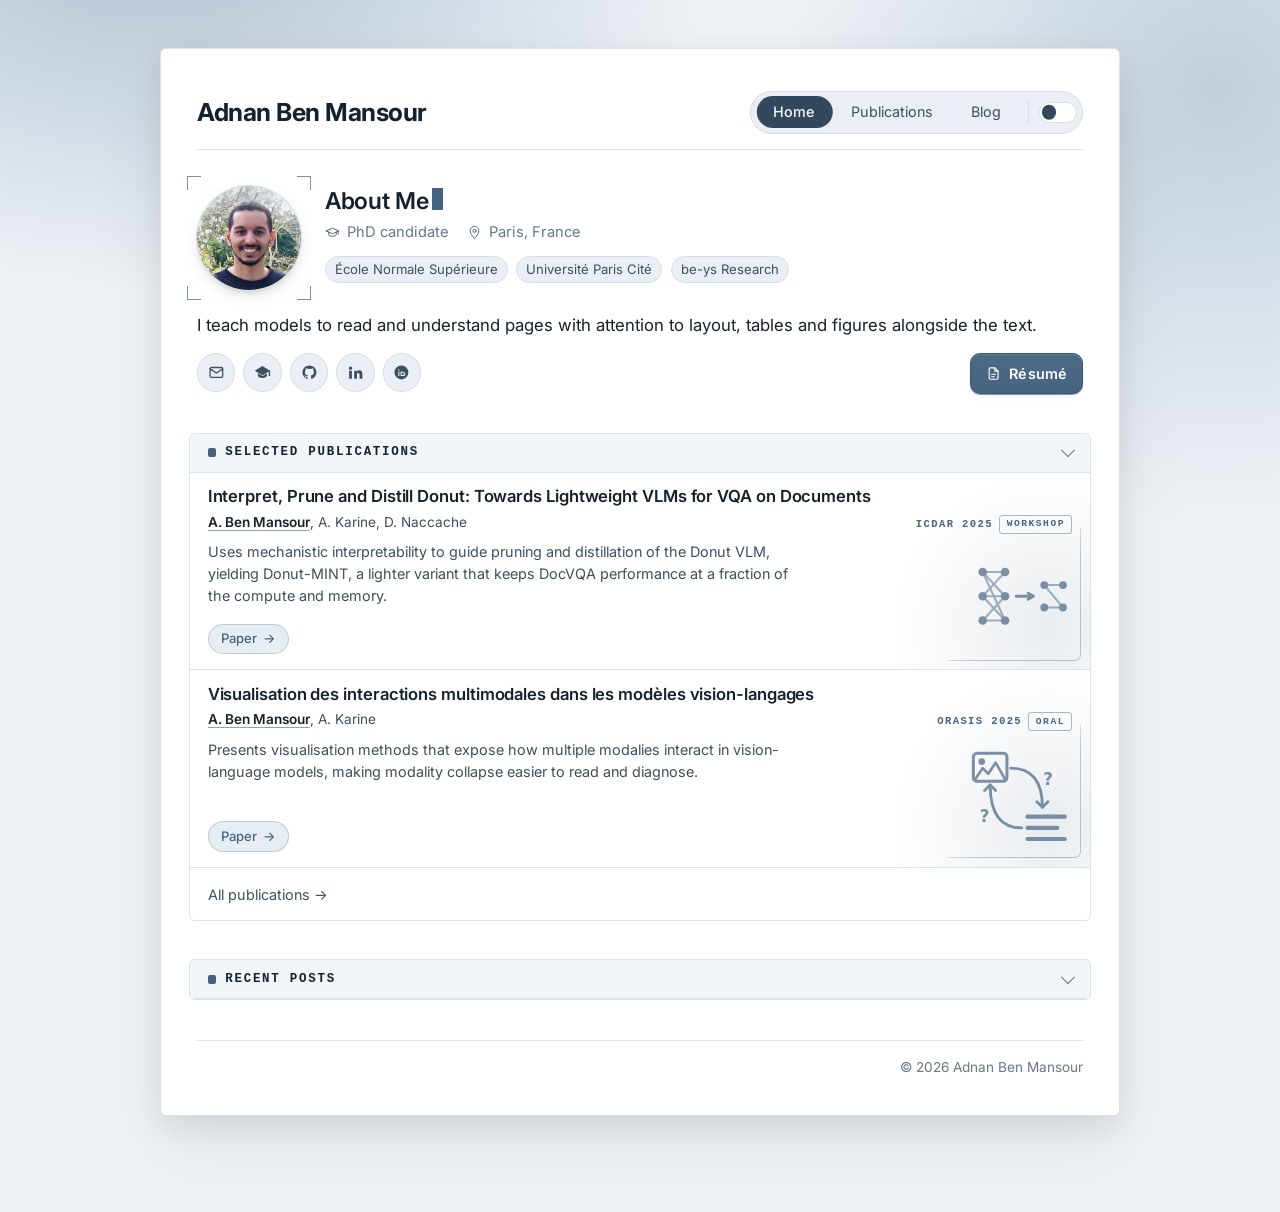
==== commit b1ad60d8: "theme and better svgs" ====
--- a/index.html
+++ b/index.html
@@ -8,9 +8,9 @@
   <link rel="preconnect" href="https://fonts.googleapis.com" />
   <link rel="preconnect" href="https://fonts.gstatic.com" crossorigin />
   <link href="https://fonts.googleapis.com/css2?family=Inter:wght@400;500;600;700&display=swap" rel="stylesheet" />
-  <link rel="stylesheet" href="styles.css?v=9f1521fa" />
+  <link rel="stylesheet" href="styles.css?v=ab62622c" />
   <script>
-    (function(){try{var t=localStorage.getItem('theme')||'dark';document.documentElement.setAttribute('data-theme',t);}catch(e){document.documentElement.setAttribute('data-theme','dark');}})();
+    (function(){try{var t=localStorage.getItem('theme')||'light';document.documentElement.setAttribute('data-theme',t);}catch(e){document.documentElement.setAttribute('data-theme','light');}})();
   </script>
 </head>
 <body>
@@ -154,8 +154,8 @@
     </footer>
 
   </article>
-  <script src="nav.js?v=70ab227f"></script>
-  <script src="pub-sigs.js?v=503e49bb"></script>
+  <script src="nav.js?v=34305df8"></script>
+  <script src="pub-sigs.js?v=cff84303"></script>
   <script src="collapse.js?v=99a173e9"></script>
 </body>
 </html>
--- a/styles.css
+++ b/styles.css
@@ -5,25 +5,25 @@
    ========================================================= */
 
 :root {
-  /* Light theme (used when user toggles) */
+  /* Light theme (default). Built around #AFBFCF — a light blue-grey. */
   --sheet:       #ffffff;
-  --ink:         #111315;
-  --ink-soft:    #3b4046;
-  --ink-mute:    #6b7079;
-  --rule:        #e5e7eb;
-  --accent:      #8a7a5c;          /* warm beige / taupe */
-  --accent-hov:  #6b5f47;
-  --accent-soft: #f1ebe0;
-  --tag-bg:      #f4efe4;
-  --tag-bg-on:   #8a7a5c;
+  --ink:         #15222e;
+  --ink-soft:    #3d5060;
+  --ink-mute:    #66788a;
+  --rule:        #dbe3ea;
+  --accent:      #466480;          /* slate blue (deep #AFBFCF family) */
+  --accent-hov:  #34506a;
+  --accent-soft: #e7eef3;
+  --tag-bg:      #e9eff4;
+  --tag-bg-on:   #466480;
   --tag-fg-on:   #ffffff;
-  --tag-border:  #e6dfce;
-  --selection:   #e8dfca;
-
-  /* Background gradient (light) */
-  --bg-1:        #efe5d0;
-  --bg-2:        #ebe0c9;
-  --bg-3:        #f3ead8;
+  --tag-border:  #d3dee6;
+  --selection:   #c9dae9;
+
+  /* Background gradient (light) — #AFBFCF is the signature surface color */
+  --bg-1:        #afbfcf;
+  --bg-2:        #c2cfdb;
+  --bg-3:        #d0dae3;
 
   --sans: "Inter", -apple-system, BlinkMacSystemFont,
           "Segoe UI", system-ui, sans-serif;
@@ -36,23 +36,24 @@
 }
 
 :root[data-theme="dark"] {
-  --sheet:       #16181d;
-  --ink:         #ecedf0;
-  --ink-soft:    #b9bdc6;
-  --ink-mute:    #7d8290;
-  --rule:        #262a32;
-  --accent:      #d8c8a8;
-  --accent-hov:  #ebd9b4;
-  --accent-soft: #2a2620;
-  --tag-bg:      #1f1d1a;
-  --tag-bg-on:   #d8c8a8;
-  --tag-fg-on:   #1a1814;
-  --tag-border:  #2c2a25;
-  --selection:   #3e372c;
-
-  --bg-1:        #25201a;
-  --bg-2:        #1c1a16;
-  --bg-3:        #211e18;
+  /* Dark theme. Built around #172737 — a deep navy slate (the sheet). */
+  --sheet:       #172737;
+  --ink:         #e7eef4;
+  --ink-soft:    #aebdcb;
+  --ink-mute:    #788a9a;
+  --rule:        #2b3d4f;
+  --accent:      #afbfcf;          /* light blue accent — the light-theme reference */
+  --accent-hov:  #c9d6e1;
+  --accent-soft: #20344a;
+  --tag-bg:      #1d3045;
+  --tag-bg-on:   #afbfcf;
+  --tag-fg-on:   #16222e;
+  --tag-border:  #2d4156;
+  --selection:   #2f4863;
+
+  --bg-1:        #1b2f44;
+  --bg-2:        #132130;
+  --bg-3:        #17273a;
 
   --shadow:      0 1px 0 rgba(0,0,0,0.5),
                  0 12px 30px rgba(0,0,0,0.45),
@@ -84,10 +85,10 @@
     radial-gradient(45rem 35rem at 50% 110%, var(--bg-3) 0%, transparent 55%),
     var(--sheet);
   background-attachment: fixed;
-  background-color: #f5f3ef;
+  background-color: #eef2f6;
 }
 html[data-theme="dark"] body {
-  background-color: #0b0d12;
+  background-color: #0d1721;
 }
 
 /* ---------- The sheet ---------- */
@@ -117,6 +118,14 @@
   margin-bottom: 2.25rem;
   padding-bottom: 0.9rem;
   border-bottom: 1px solid var(--rule);
+}
+
+@media (max-width: 640px) {
+  .topbar {
+    flex-direction: column;
+    align-items: flex-start;
+    gap: 0.9rem;
+  }
 }
 
 .brand {
@@ -154,11 +163,11 @@
   line-height: 1;
   transition: color .2s ease;
 }
-/* Light: hover lands on a warm cream sitting on top of the dark beige pill. */
-.nav a:hover { color: #f4efe4; text-decoration: none; }
-html[data-theme="dark"] .nav a:hover { color: #1a1814; }
-.nav a.is-current { color: #f4efe4; font-weight: 500; }
-html[data-theme="dark"] .nav a.is-current { color: #1a1814; }
+/* Light: hover lands on a light tint sitting on top of the dark slate pill. */
+.nav a:hover { color: #f3f7fa; text-decoration: none; }
+html[data-theme="dark"] .nav a:hover { color: #16222e; }
+.nav a.is-current { color: #f3f7fa; font-weight: 500; }
+html[data-theme="dark"] .nav a.is-current { color: #16222e; }
 
 .nav-sep {
   width: 1px;
@@ -175,7 +184,7 @@
   bottom: 0.3rem;
   left: 0;
   width: 0;
-  background: #3a2f1e;
+  background: #33485c;
   border-radius: 999px;
   /* No transition before .is-ready: the first JS-driven positioning must
      snap into place, otherwise the indicator visibly slides from the
@@ -222,7 +231,7 @@
   width: 0.9rem;
   height: 0.9rem;
   border-radius: 50%;
-  background: #3a2f1e;
+  background: #33485c;
   transform: translateY(-50%);
   transition: left .25s cubic-bezier(.5,.1,.2,1),
               right .25s cubic-bezier(.5,.1,.2,1),
@@ -551,7 +560,7 @@
 /* Dark mode: --accent is light beige; flip the gradient direction so the
    highlight reads as a soft top-light on a warm tile. */
 html[data-theme="dark"] .links-row a.resume-btn {
-  color: #1a1814;
+  color: #16222e;
   background:
     linear-gradient(180deg,
       color-mix(in oklab, var(--accent) 92%, white) 0%,
@@ -563,7 +572,7 @@
     0 8px 22px -12px color-mix(in oklab, var(--accent) 50%, transparent);
 }
 html[data-theme="dark"] .links-row a.resume-btn:hover {
-  color: #1a1814;
+  color: #16222e;
   background:
     linear-gradient(180deg,
       color-mix(in oklab, var(--accent-hov) 95%, white) 0%,
@@ -646,14 +655,17 @@
 }
 
 .block .see-all {
-  margin: 0.6rem 1.1rem 0.9rem;
+  display: block;
+  margin: 0;
+  padding: 0.9rem 1.1rem;
+  border-top: 1px solid var(--rule);
 }
 
 @media (max-width: 640px) {
   .block { margin-left: -0.25rem; margin-right: -0.25rem; }
   .block > h2 { padding: 0.6rem 0.85rem; }
   .block-body { padding: 0.4rem 0.85rem 0.7rem; }
-  .block .see-all { margin: 0.5rem 0.85rem 0.7rem; }
+  .block .see-all { margin: 0; padding: 0.7rem 0.85rem; }
 }
 
 /* ---------- Publication list ---------- */
@@ -1299,17 +1311,17 @@
 }
 
 /* Tiny inline syntax tokens (no highlight.js — hand-tinted spans) */
-.tok-kw  { color: #b06b3a; font-weight: 500; }
-.tok-str { color: #6a8055; }
-.tok-num { color: #a06a4f; }
+.tok-kw  { color: #2f6f9e; font-weight: 500; }
+.tok-str { color: #3f8a6e; }
+.tok-num { color: #8a6aa0; }
 .tok-com { color: var(--ink-mute); font-style: italic; }
-.tok-fn  { color: #56708a; }
+.tok-fn  { color: #466480; }
 .tok-cls { color: #7d6db0; }
-html[data-theme="dark"] .tok-kw  { color: #d8a978; }
-html[data-theme="dark"] .tok-str { color: #b3c894; }
-html[data-theme="dark"] .tok-num { color: #d6b292; }
+html[data-theme="dark"] .tok-kw  { color: #8fc0e8; }
+html[data-theme="dark"] .tok-str { color: #8fd0b0; }
+html[data-theme="dark"] .tok-num { color: #c4a9dd; }
 html[data-theme="dark"] .tok-com { color: var(--ink-mute); }
-html[data-theme="dark"] .tok-fn  { color: #97b3d3; }
+html[data-theme="dark"] .tok-fn  { color: #aec6df; }
 html[data-theme="dark"] .tok-cls { color: #c2b1e6; }
 
 /* Figure cell */
